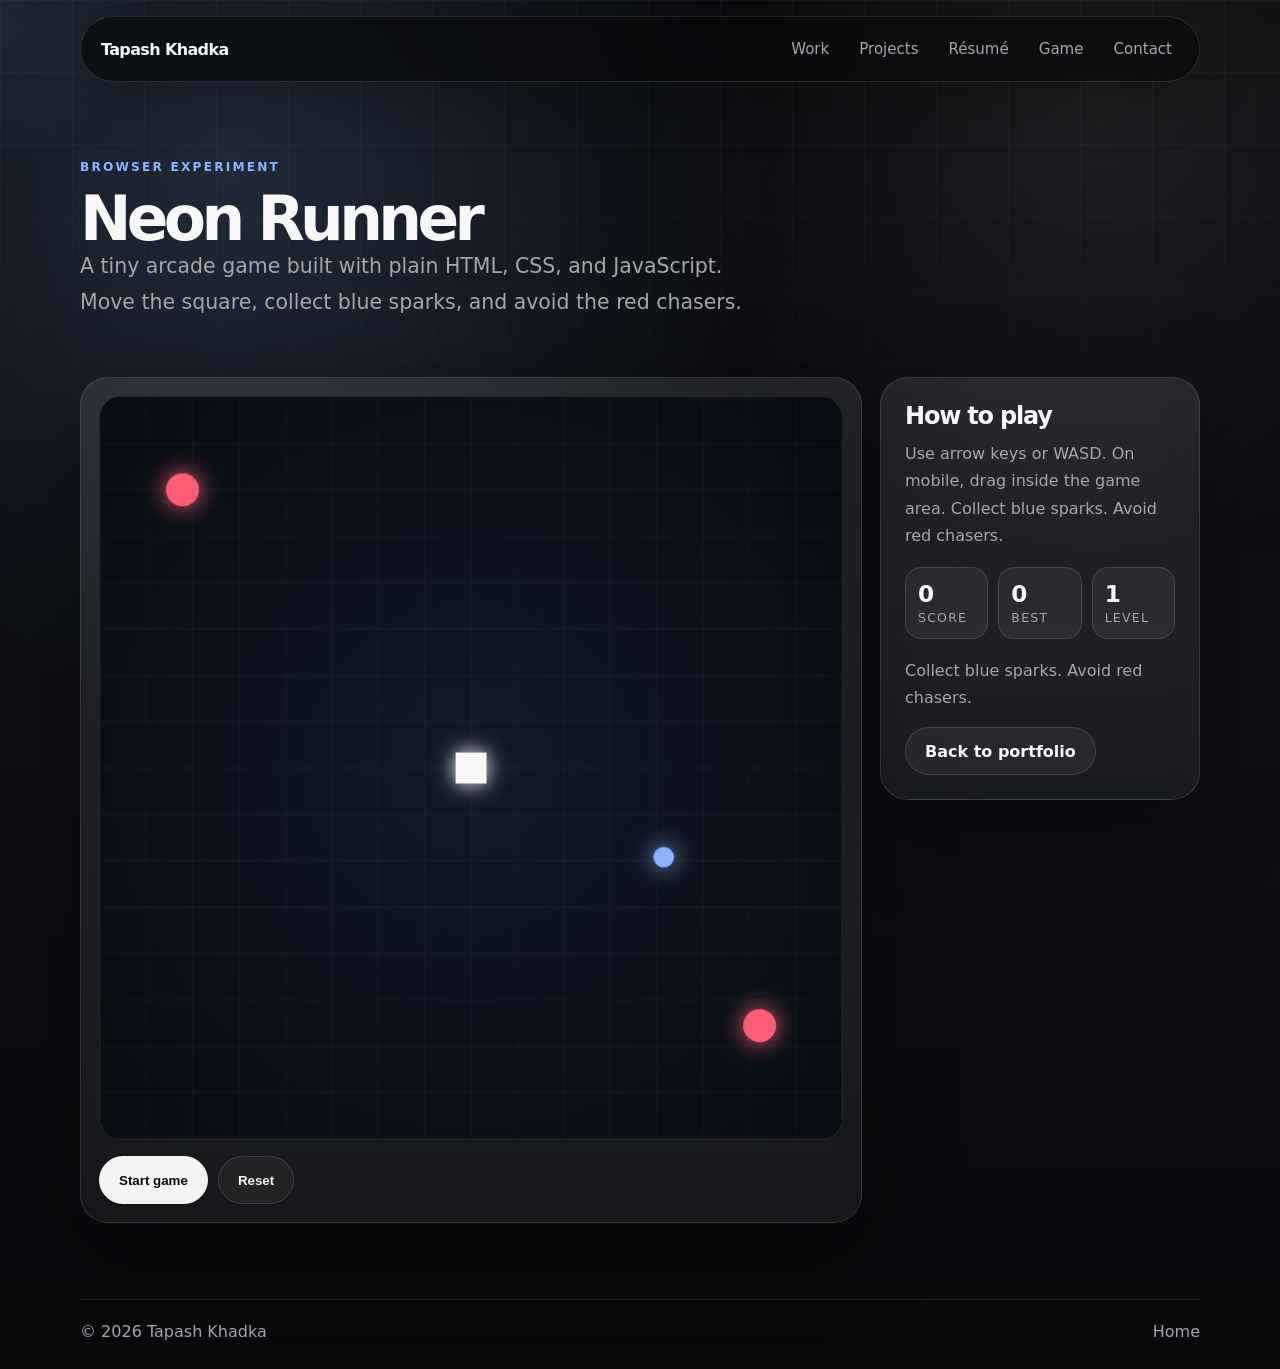
==== game.html @ 150dfd21 "Publish modern portfolio with game" ====
<!doctype html>
<html lang="en">
  <head>
    <meta charset="utf-8" />
    <meta name="viewport" content="width=device-width, initial-scale=1" />
    <meta name="description" content="A small HTML, CSS, and JavaScript browser game by Tapash Khadka." />
    <meta name="theme-color" content="#08090b" />
    <title>Game — Tapash Khadka</title>
    <link rel="stylesheet" href="styles.css" />
  </head>
  <body>
    <div class="cursor-glow" aria-hidden="true"></div>
    <header class="site-header">
      <a class="brand" href="index.html">Tapash Khadka</a>
      <nav class="nav" aria-label="Primary navigation">
        <a href="index.html#work">Work</a>
        <a href="index.html#projects">Projects</a>
        <a href="index.html#resume">Résumé</a>
        <a href="game.html">Game</a>
        <a href="index.html#contact">Contact</a>
      </nav>
    </header>

    <main>
      <section class="shell game-hero reveal">
        <p class="eyebrow">Browser experiment</p>
        <h1>Neon Runner</h1>
        <p class="hero-text">
          A tiny arcade game built with plain HTML, CSS, and JavaScript. Move the square, collect blue sparks, and avoid the red chasers.
        </p>
      </section>

      <section class="shell game-layout">
        <div class="game-card reveal">
          <canvas id="gameCanvas" width="720" height="720" aria-label="Neon Runner game canvas"></canvas>
          <div class="game-controls">
            <button class="btn primary" id="startBtn" type="button">Start game</button>
            <button class="btn" id="resetBtn" type="button">Reset</button>
          </div>
        </div>

        <aside class="game-panel reveal">
          <h2>How to play</h2>
          <p>Use arrow keys or WASD. On mobile, drag inside the game area. Collect blue sparks. Avoid red chasers.</p>
          <div class="scoreboard">
            <div><strong id="score">0</strong><span>Score</span></div>
            <div><strong id="best">0</strong><span>Best</span></div>
            <div><strong id="level">1</strong><span>Level</span></div>
          </div>
          <p id="gameStatus">Press Start game when you’re ready.</p>
          <a class="btn" href="index.html">Back to portfolio</a>
        </aside>
      </section>
    </main>

    <footer class="footer shell">
      <span>© <span data-year></span> Tapash Khadka</span>
      <a href="index.html">Home</a>
    </footer>

    <script src="script.js"></script>
    <script src="game.js"></script>
  </body>
</html>
---- styles.css ----
:root {
  color-scheme: dark;
  --bg: #08090b;
  --panel: rgba(255, 255, 255, 0.055);
  --panel-strong: rgba(255, 255, 255, 0.095);
  --text: #f7f7f8;
  --muted: #a5a7ad;
  --line: rgba(255, 255, 255, 0.13);
  --accent: #8ab4ff;
  --accent-2: #f4f4f5;
  --shadow: 0 24px 90px rgba(0, 0, 0, 0.38);
  --radius: 28px;
  --max: 1120px;
  --font: ui-sans-serif, system-ui, -apple-system, BlinkMacSystemFont, "Segoe UI", sans-serif;
}

* { box-sizing: border-box; }
html { scroll-behavior: smooth; scroll-padding-top: 96px; }
body {
  margin: 0;
  min-height: 100vh;
  font-family: var(--font);
  color: var(--text);
  background:
    radial-gradient(circle at 18% 12%, rgba(138, 180, 255, 0.18), transparent 34rem),
    radial-gradient(circle at 86% 8%, rgba(255, 255, 255, 0.08), transparent 28rem),
    linear-gradient(180deg, #08090b 0%, #0d0f14 48%, #08090b 100%);
  overflow-x: hidden;
}
body::before {
  content: "";
  position: fixed;
  inset: 0;
  pointer-events: none;
  background-image: linear-gradient(rgba(255,255,255,0.035) 1px, transparent 1px), linear-gradient(90deg, rgba(255,255,255,0.035) 1px, transparent 1px);
  background-size: 72px 72px;
  mask-image: linear-gradient(to bottom, black, transparent 75%);
}
a { color: inherit; text-decoration: none; }

.cursor-glow {
  position: fixed;
  width: 360px;
  height: 360px;
  border-radius: 999px;
  pointer-events: none;
  z-index: -1;
  opacity: 0.22;
  background: radial-gradient(circle, rgba(138, 180, 255, 0.42), transparent 62%);
  transform: translate(-50%, -50%);
  transition: opacity 200ms ease;
}

.site-header {
  position: sticky;
  top: 16px;
  z-index: 30;
  width: min(calc(100% - 32px), var(--max));
  margin: 16px auto 0;
  min-height: 66px;
  display: flex;
  align-items: center;
  justify-content: space-between;
  gap: 24px;
  padding: 12px 14px 12px 20px;
  border: 1px solid var(--line);
  border-radius: 999px;
  background: rgba(8, 9, 11, 0.72);
  backdrop-filter: blur(18px);
  box-shadow: 0 14px 60px rgba(0,0,0,0.2);
}
.brand { font-weight: 800; letter-spacing: -0.04em; }
.nav { display: flex; align-items: center; gap: 4px; }
.nav a {
  padding: 10px 13px;
  border-radius: 999px;
  color: var(--muted);
  font-size: 0.94rem;
  transition: color 160ms ease, background 160ms ease;
}
.nav a:hover { color: var(--text); background: var(--panel); }
.shell { width: min(calc(100% - 32px), var(--max)); margin: 0 auto; }

.hero {
  min-height: calc(100vh - 86px);
  display: grid;
  grid-template-columns: minmax(0, 1fr) 390px;
  align-items: center;
  gap: clamp(30px, 7vw, 90px);
  padding: 92px 0 80px;
}
.eyebrow {
  margin: 0 0 16px;
  color: var(--accent);
  font-size: 0.76rem;
  font-weight: 900;
  letter-spacing: 0.18em;
  text-transform: uppercase;
}
h1, h2, h3, p { margin-top: 0; }
h1 {
  max-width: 850px;
  margin-bottom: 24px;
  font-size: clamp(3.3rem, 8vw, 7.4rem);
  line-height: 0.88;
  letter-spacing: -0.085em;
}
.hero-text {
  max-width: 680px;
  color: var(--muted);
  font-size: clamp(1.08rem, 1.8vw, 1.28rem);
  line-height: 1.75;
}
.actions { display: flex; flex-wrap: wrap; gap: 12px; margin-top: 32px; }
.btn {
  display: inline-flex;
  align-items: center;
  justify-content: center;
  min-height: 48px;
  padding: 13px 19px;
  border: 1px solid var(--line);
  border-radius: 999px;
  background: var(--panel);
  color: var(--text);
  font-weight: 800;
  transition: transform 180ms ease, background 180ms ease, border-color 180ms ease;
}
.btn:hover { transform: translateY(-2px); background: var(--panel-strong); border-color: rgba(255,255,255,0.28); }
.btn.primary { color: #08090b; background: var(--accent-2); border-color: var(--accent-2); }

.hero-panel,
.feature-card,
.project-row,
.resume-block,
.contact-section,
.game-card,
.game-panel {
  border: 1px solid var(--line);
  border-radius: var(--radius);
  background: linear-gradient(180deg, var(--panel-strong), var(--panel));
  box-shadow: var(--shadow);
  backdrop-filter: blur(16px);
}
.hero-panel { padding: 28px; position: relative; overflow: hidden; }
.hero-panel::before {
  content: "";
  position: absolute;
  inset: -1px;
  background: radial-gradient(circle at 30% 10%, rgba(138,180,255,0.22), transparent 36%);
  pointer-events: none;
}
.hero-panel > * { position: relative; }
.panel-topline { color: var(--accent); font-weight: 900; letter-spacing: 0.12em; text-transform: uppercase; font-size: 0.76rem; margin-bottom: 22px; }
.hero-panel ul { list-style: none; padding: 0; margin: 0; display: grid; gap: 18px; }
.hero-panel li { display: grid; grid-template-columns: 42px 1fr; gap: 12px; color: var(--text); line-height: 1.45; }
.hero-panel span { color: var(--muted); font-variant-numeric: tabular-nums; }

.section { padding: 108px 0 0; }
.section-title { max-width: 760px; margin-bottom: 32px; }
.section-title h2,
.contact-section h2,
.game-hero h1 {
  margin-bottom: 0;
  font-size: clamp(2.2rem, 4.8vw, 4.7rem);
  line-height: 0.96;
  letter-spacing: -0.075em;
}
.feature-grid { display: grid; grid-template-columns: repeat(3, 1fr); gap: 16px; }
.feature-card { padding: 24px; min-height: 220px; transition: transform 180ms ease, border-color 180ms ease; }
.feature-card:hover { transform: translateY(-5px); border-color: rgba(138,180,255,0.42); }
.feature-card span { color: var(--accent); font-size: 0.78rem; font-weight: 900; letter-spacing: 0.14em; text-transform: uppercase; }
.feature-card h3, .resume-block h3 { margin: 26px 0 10px; font-size: 1.28rem; letter-spacing: -0.04em; }
.feature-card p, .project-row p, .resume-block p, .contact-section p, .game-card p, .game-panel p { color: var(--muted); line-height: 1.7; }

.project-list { display: grid; gap: 12px; }
.project-row {
  display: grid;
  grid-template-columns: 56px 1fr 38px;
  align-items: center;
  gap: 18px;
  padding: 22px;
  transition: transform 180ms ease, border-color 180ms ease, background 180ms ease;
}
.project-row:hover { transform: translateX(4px); border-color: rgba(255,255,255,0.28); background: var(--panel-strong); }
.project-number, .arrow { color: var(--muted); font-variant-numeric: tabular-nums; }
.project-row h3 { margin-bottom: 5px; font-size: clamp(1.25rem, 2.5vw, 1.8rem); letter-spacing: -0.05em; }
.project-row p { margin-bottom: 0; }
.resume-grid { display: grid; grid-template-columns: repeat(3, 1fr); gap: 16px; }
.resume-block { padding: 24px; }
.resume-block h3 { margin-top: 0; }
.contact-section { padding: clamp(30px, 6vw, 70px); }
.footer { margin: 76px auto 28px; padding-top: 22px; border-top: 1px solid var(--line); color: var(--muted); display: flex; justify-content: space-between; gap: 18px; }

.game-hero { padding: 78px 0 36px; }
.game-layout { display: grid; grid-template-columns: minmax(0, 1fr) 320px; gap: 18px; align-items: start; }
.game-card { padding: 18px; }
.game-panel { padding: 24px; }
.game-panel h2 { margin-bottom: 10px; letter-spacing: -0.05em; }
.scoreboard { display: grid; grid-template-columns: repeat(3, 1fr); gap: 10px; margin: 18px 0; }
.scoreboard div { padding: 12px; border: 1px solid var(--line); border-radius: 16px; background: var(--panel); }
.scoreboard strong { display: block; font-size: 1.45rem; }
.scoreboard span { color: var(--muted); font-size: 0.78rem; text-transform: uppercase; letter-spacing: 0.1em; }
canvas { width: 100%; max-width: 760px; aspect-ratio: 1 / 1; display: block; margin: 0 auto; border-radius: 22px; background: #050608; border: 1px solid var(--line); }
.game-controls { display: flex; flex-wrap: wrap; gap: 10px; margin-top: 16px; }
.game-controls button { cursor: pointer; }

.reveal { opacity: 0; transform: translateY(18px); transition: opacity 650ms ease, transform 650ms ease; }
.reveal.visible { opacity: 1; transform: translateY(0); }
@keyframes pulse { 0%,100% { opacity: .75; transform: scale(1); } 50% { opacity: 1; transform: scale(1.05); } }

@media (max-width: 900px) {
  .site-header { top: 0; width: 100%; margin: 0; border-radius: 0; border-left: 0; border-right: 0; }
  .nav { gap: 0; overflow-x: auto; }
  .hero, .game-layout { grid-template-columns: 1fr; min-height: auto; padding-top: 64px; }
  .feature-grid, .resume-grid { grid-template-columns: 1fr; }
  .hero-panel { max-width: 620px; }
}
@media (max-width: 560px) {
  .site-header { align-items: flex-start; flex-direction: column; gap: 10px; border-radius: 0; }
  .nav { width: 100%; }
  h1 { font-size: clamp(3rem, 15vw, 4.9rem); }
  .btn { width: 100%; }
  .project-row { grid-template-columns: 1fr; }
  .arrow { display: none; }
  .scoreboard { grid-template-columns: 1fr; }
  .footer { flex-direction: column; }
}
@media (prefers-reduced-motion: reduce) {
  *, *::before, *::after { animation-duration: 0.01ms !important; animation-iteration-count: 1 !important; scroll-behavior: auto !important; transition-duration: 0.01ms !important; }
}
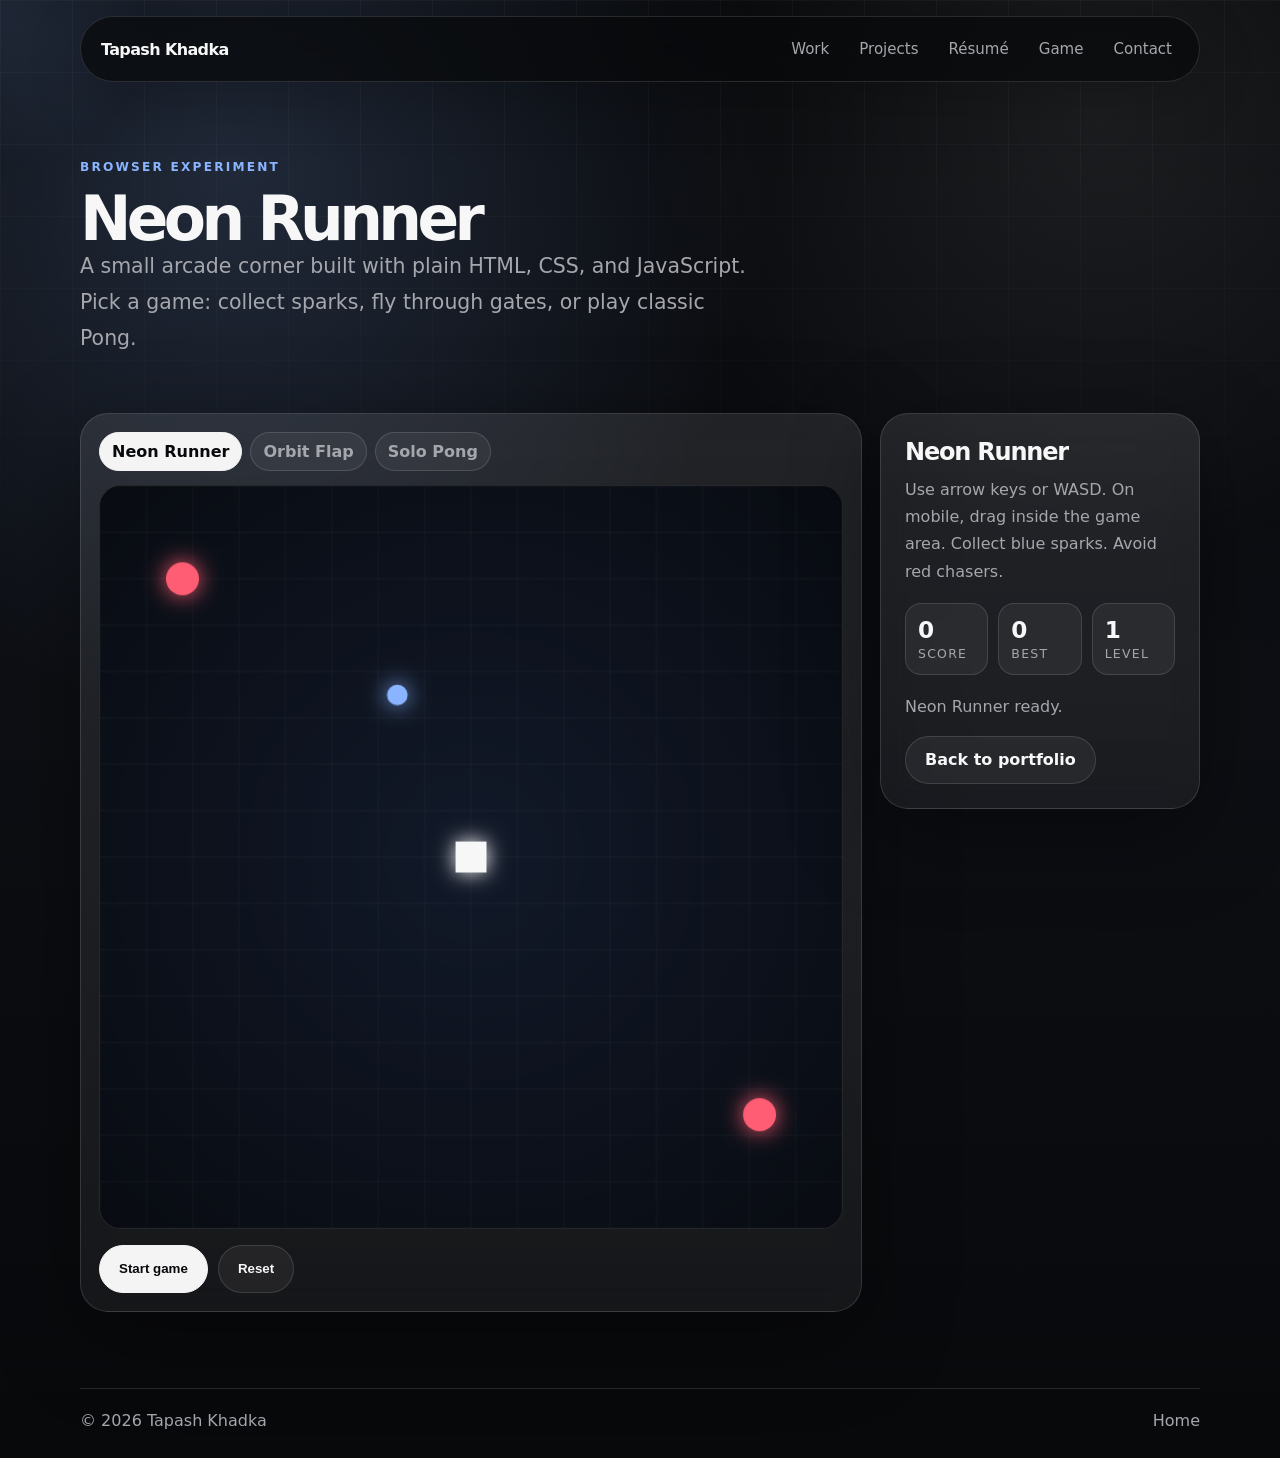
==== commit 804cf320: "Publish more browser games" ====
--- a/game.html
+++ b/game.html
@@ -26,13 +26,18 @@
         <p class="eyebrow">Browser experiment</p>
         <h1>Neon Runner</h1>
         <p class="hero-text">
-          A tiny arcade game built with plain HTML, CSS, and JavaScript. Move the square, collect blue sparks, and avoid the red chasers.
+          A small arcade corner built with plain HTML, CSS, and JavaScript. Pick a game: collect sparks, fly through gates, or play classic Pong.
         </p>
       </section>
 
       <section class="shell game-layout">
         <div class="game-card reveal">
-          <canvas id="gameCanvas" width="720" height="720" aria-label="Neon Runner game canvas"></canvas>
+          <div class="game-tabs" aria-label="Choose game">
+            <button class="active" data-game="runner" type="button">Neon Runner</button>
+            <button data-game="flappy" type="button">Orbit Flap</button>
+            <button data-game="pong" type="button">Solo Pong</button>
+          </div>
+          <canvas id="gameCanvas" width="720" height="720" aria-label="Arcade game canvas"></canvas>
           <div class="game-controls">
             <button class="btn primary" id="startBtn" type="button">Start game</button>
             <button class="btn" id="resetBtn" type="button">Reset</button>
@@ -40,14 +45,14 @@
         </div>
 
         <aside class="game-panel reveal">
-          <h2>How to play</h2>
-          <p>Use arrow keys or WASD. On mobile, drag inside the game area. Collect blue sparks. Avoid red chasers.</p>
+          <h2 id="gameTitle">Neon Runner</h2>
+          <p id="gameHelp">Use arrow keys or WASD. On mobile, drag inside the game area. Collect blue sparks. Avoid red chasers.</p>
           <div class="scoreboard">
             <div><strong id="score">0</strong><span>Score</span></div>
             <div><strong id="best">0</strong><span>Best</span></div>
             <div><strong id="level">1</strong><span>Level</span></div>
           </div>
-          <p id="gameStatus">Press Start game when you’re ready.</p>
+          <p id="gameStatus">Choose a game, then press Start game.</p>
           <a class="btn" href="index.html">Back to portfolio</a>
         </aside>
       </section>
--- a/styles.css
+++ b/styles.css
@@ -200,6 +200,18 @@
 .scoreboard div { padding: 12px; border: 1px solid var(--line); border-radius: 16px; background: var(--panel); }
 .scoreboard strong { display: block; font-size: 1.45rem; }
 .scoreboard span { color: var(--muted); font-size: 0.78rem; text-transform: uppercase; letter-spacing: 0.1em; }
+.game-tabs { display: flex; flex-wrap: wrap; gap: 8px; margin-bottom: 14px; }
+.game-tabs button {
+  cursor: pointer;
+  border: 1px solid var(--line);
+  border-radius: 999px;
+  padding: 9px 12px;
+  color: var(--muted);
+  background: var(--panel);
+  font: inherit;
+  font-weight: 800;
+}
+.game-tabs button.active { color: #08090b; background: var(--accent-2); border-color: var(--accent-2); }
 canvas { width: 100%; max-width: 760px; aspect-ratio: 1 / 1; display: block; margin: 0 auto; border-radius: 22px; background: #050608; border: 1px solid var(--line); }
 .game-controls { display: flex; flex-wrap: wrap; gap: 10px; margin-top: 16px; }
 .game-controls button { cursor: pointer; }
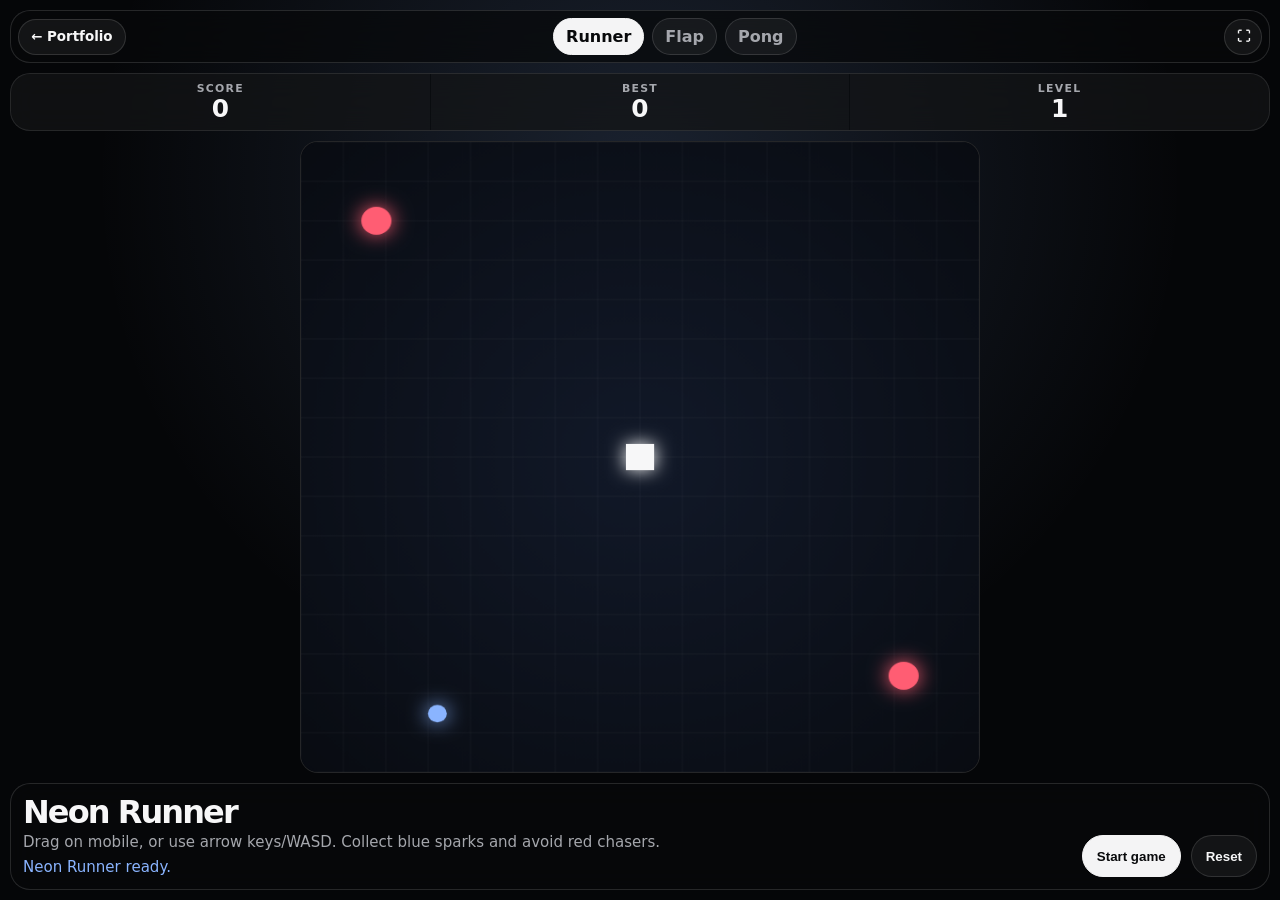
==== commit 7e2e5a8c: "Publish fullscreen mobile arcade mode" ====
--- a/game.html
+++ b/game.html
@@ -2,66 +2,46 @@
 <html lang="en">
   <head>
     <meta charset="utf-8" />
-    <meta name="viewport" content="width=device-width, initial-scale=1" />
+    <meta name="viewport" content="width=device-width, initial-scale=1, maximum-scale=1, user-scalable=no, viewport-fit=cover" />
     <meta name="description" content="A small HTML, CSS, and JavaScript browser game by Tapash Khadka." />
     <meta name="theme-color" content="#08090b" />
     <title>Game — Tapash Khadka</title>
     <link rel="stylesheet" href="styles.css" />
   </head>
-  <body>
-    <div class="cursor-glow" aria-hidden="true"></div>
-    <header class="site-header">
-      <a class="brand" href="index.html">Tapash Khadka</a>
-      <nav class="nav" aria-label="Primary navigation">
-        <a href="index.html#work">Work</a>
-        <a href="index.html#projects">Projects</a>
-        <a href="index.html#resume">Résumé</a>
-        <a href="game.html">Game</a>
-        <a href="index.html#contact">Contact</a>
-      </nav>
-    </header>
+  <body class="arcade-body">
+    <main class="arcade-shell" id="arcadeShell">
+      <section class="arcade-stage" aria-label="Fullscreen arcade">
+        <div class="arcade-topbar">
+          <a class="arcade-home" href="index.html" aria-label="Back to portfolio">← Portfolio</a>
+          <div class="game-tabs" aria-label="Choose game">
+            <button class="active" data-game="runner" type="button">Runner</button>
+            <button data-game="flappy" type="button">Flap</button>
+            <button data-game="pong" type="button">Pong</button>
+          </div>
+          <button class="arcade-icon-btn" id="fullscreenBtn" type="button" aria-label="Enter fullscreen">⛶</button>
+        </div>
 
-    <main>
-      <section class="shell game-hero reveal">
-        <p class="eyebrow">Browser experiment</p>
-        <h1>Neon Runner</h1>
-        <p class="hero-text">
-          A small arcade corner built with plain HTML, CSS, and JavaScript. Pick a game: collect sparks, fly through gates, or play classic Pong.
-        </p>
-      </section>
+        <div class="arcade-hud" aria-live="polite">
+          <div><span>Score</span><strong id="score">0</strong></div>
+          <div><span>Best</span><strong id="best">0</strong></div>
+          <div><span>Level</span><strong id="level">1</strong></div>
+        </div>
 
-      <section class="shell game-layout">
-        <div class="game-card reveal">
-          <div class="game-tabs" aria-label="Choose game">
-            <button class="active" data-game="runner" type="button">Neon Runner</button>
-            <button data-game="flappy" type="button">Orbit Flap</button>
-            <button data-game="pong" type="button">Solo Pong</button>
+        <canvas id="gameCanvas" width="720" height="720" aria-label="Arcade game canvas"></canvas>
+
+        <div class="arcade-bottom">
+          <div>
+            <h1 id="gameTitle">Neon Runner</h1>
+            <p id="gameHelp">Drag on mobile, or use arrow keys/WASD. Collect blue sparks and avoid red chasers.</p>
+            <p id="gameStatus">Choose a game, then press Start.</p>
           </div>
-          <canvas id="gameCanvas" width="720" height="720" aria-label="Arcade game canvas"></canvas>
           <div class="game-controls">
-            <button class="btn primary" id="startBtn" type="button">Start game</button>
+            <button class="btn primary" id="startBtn" type="button">Start</button>
             <button class="btn" id="resetBtn" type="button">Reset</button>
           </div>
         </div>
-
-        <aside class="game-panel reveal">
-          <h2 id="gameTitle">Neon Runner</h2>
-          <p id="gameHelp">Use arrow keys or WASD. On mobile, drag inside the game area. Collect blue sparks. Avoid red chasers.</p>
-          <div class="scoreboard">
-            <div><strong id="score">0</strong><span>Score</span></div>
-            <div><strong id="best">0</strong><span>Best</span></div>
-            <div><strong id="level">1</strong><span>Level</span></div>
-          </div>
-          <p id="gameStatus">Choose a game, then press Start game.</p>
-          <a class="btn" href="index.html">Back to portfolio</a>
-        </aside>
       </section>
     </main>
-
-    <footer class="footer shell">
-      <span>© <span data-year></span> Tapash Khadka</span>
-      <a href="index.html">Home</a>
-    </footer>
 
     <script src="script.js"></script>
     <script src="game.js"></script>
--- a/styles.css
+++ b/styles.css
@@ -240,3 +240,165 @@
 @media (prefers-reduced-motion: reduce) {
   *, *::before, *::after { animation-duration: 0.01ms !important; animation-iteration-count: 1 !important; scroll-behavior: auto !important; transition-duration: 0.01ms !important; }
 }
+
+/* Fullscreen mobile arcade mode */
+.arcade-body {
+  position: fixed;
+  inset: 0;
+  width: 100%;
+  height: 100dvh;
+  overflow: hidden;
+  overscroll-behavior: none;
+  touch-action: none;
+  background: #050608;
+}
+.arcade-body::before,
+.arcade-body .cursor-glow { display: none; }
+.arcade-shell {
+  height: 100dvh;
+  width: 100vw;
+  padding: env(safe-area-inset-top) env(safe-area-inset-right) env(safe-area-inset-bottom) env(safe-area-inset-left);
+}
+.arcade-stage {
+  position: relative;
+  height: 100%;
+  width: 100%;
+  display: grid;
+  grid-template-rows: auto auto minmax(0, 1fr) auto;
+  gap: 10px;
+  padding: 10px;
+  background:
+    radial-gradient(circle at 50% 20%, rgba(138, 180, 255, 0.16), transparent 34rem),
+    #050608;
+}
+.arcade-topbar,
+.arcade-hud,
+.arcade-bottom {
+  position: relative;
+  z-index: 2;
+  border: 1px solid var(--line);
+  border-radius: 20px;
+  background: rgba(8, 9, 11, 0.72);
+  backdrop-filter: blur(14px);
+}
+.arcade-topbar {
+  min-height: 50px;
+  display: grid;
+  grid-template-columns: auto minmax(0, 1fr) auto;
+  gap: 8px;
+  align-items: center;
+  padding: 7px;
+}
+.arcade-home,
+.arcade-icon-btn {
+  min-height: 36px;
+  display: inline-flex;
+  align-items: center;
+  justify-content: center;
+  border: 1px solid var(--line);
+  border-radius: 999px;
+  background: var(--panel);
+  color: var(--text);
+  font-weight: 800;
+  font-size: 0.84rem;
+}
+.arcade-home { padding: 0 12px; }
+.arcade-icon-btn { width: 38px; cursor: pointer; }
+.arcade-stage .game-tabs {
+  justify-content: center;
+  margin: 0;
+  flex-wrap: nowrap;
+  overflow-x: auto;
+}
+.arcade-stage .game-tabs button {
+  min-height: 36px;
+  padding: 8px 12px;
+  white-space: nowrap;
+}
+.arcade-hud {
+  display: grid;
+  grid-template-columns: repeat(3, 1fr);
+  gap: 1px;
+  overflow: hidden;
+}
+.arcade-hud div {
+  padding: 8px 10px;
+  text-align: center;
+  background: rgba(255,255,255,0.035);
+}
+.arcade-hud span {
+  display: block;
+  color: var(--muted);
+  font-size: 0.68rem;
+  font-weight: 900;
+  letter-spacing: 0.12em;
+  text-transform: uppercase;
+}
+.arcade-hud strong {
+  display: block;
+  font-size: clamp(1.05rem, 4vw, 1.55rem);
+  line-height: 1.1;
+}
+.arcade-stage canvas {
+  align-self: stretch;
+  justify-self: center;
+  width: min(100%, calc((100dvh - 220px) * 1));
+  max-width: none;
+  height: auto;
+  max-height: 100%;
+  aspect-ratio: 1 / 1;
+  border-radius: 18px;
+  touch-action: none;
+  user-select: none;
+  -webkit-user-select: none;
+}
+.arcade-bottom {
+  display: grid;
+  grid-template-columns: minmax(0, 1fr) auto;
+  gap: 12px;
+  align-items: end;
+  padding: 12px;
+}
+.arcade-bottom h1 {
+  margin: 0 0 4px;
+  font-size: clamp(1.2rem, 5vw, 2rem);
+  line-height: 1;
+  letter-spacing: -0.06em;
+}
+.arcade-bottom p {
+  margin: 0;
+  color: var(--muted);
+  font-size: clamp(0.78rem, 2.7vw, 0.94rem);
+  line-height: 1.35;
+}
+.arcade-bottom #gameStatus { margin-top: 4px; color: var(--accent); }
+.arcade-bottom .game-controls { margin: 0; flex-wrap: nowrap; }
+.arcade-bottom .btn { min-height: 42px; padding: 10px 14px; }
+.arcade-body:fullscreen .arcade-stage,
+.arcade-body:-webkit-full-screen .arcade-stage {
+  height: 100vh;
+}
+
+@media (max-width: 680px) {
+  .arcade-stage { gap: 8px; padding: 8px; }
+  .arcade-topbar { grid-template-columns: 1fr auto; }
+  .arcade-home { display: none; }
+  .arcade-stage .game-tabs { justify-content: flex-start; }
+  .arcade-bottom { grid-template-columns: 1fr; }
+  .arcade-bottom .game-controls { display: grid; grid-template-columns: 1fr 1fr; }
+  .arcade-bottom .btn { width: 100%; }
+  .arcade-stage canvas { width: min(100%, calc(100dvh - 250px)); }
+}
+
+@media (orientation: landscape) and (max-height: 520px) {
+  .arcade-stage {
+    grid-template-columns: minmax(0, 1fr) 260px;
+    grid-template-rows: auto minmax(0, 1fr);
+  }
+  .arcade-topbar { grid-column: 1 / -1; }
+  .arcade-hud,
+  .arcade-bottom { grid-column: 2; }
+  .arcade-stage canvas { grid-row: 2 / 4; width: auto; height: 100%; }
+  .arcade-bottom { align-self: end; grid-template-columns: 1fr; }
+  .arcade-bottom .game-controls { display: grid; grid-template-columns: 1fr; }
+}
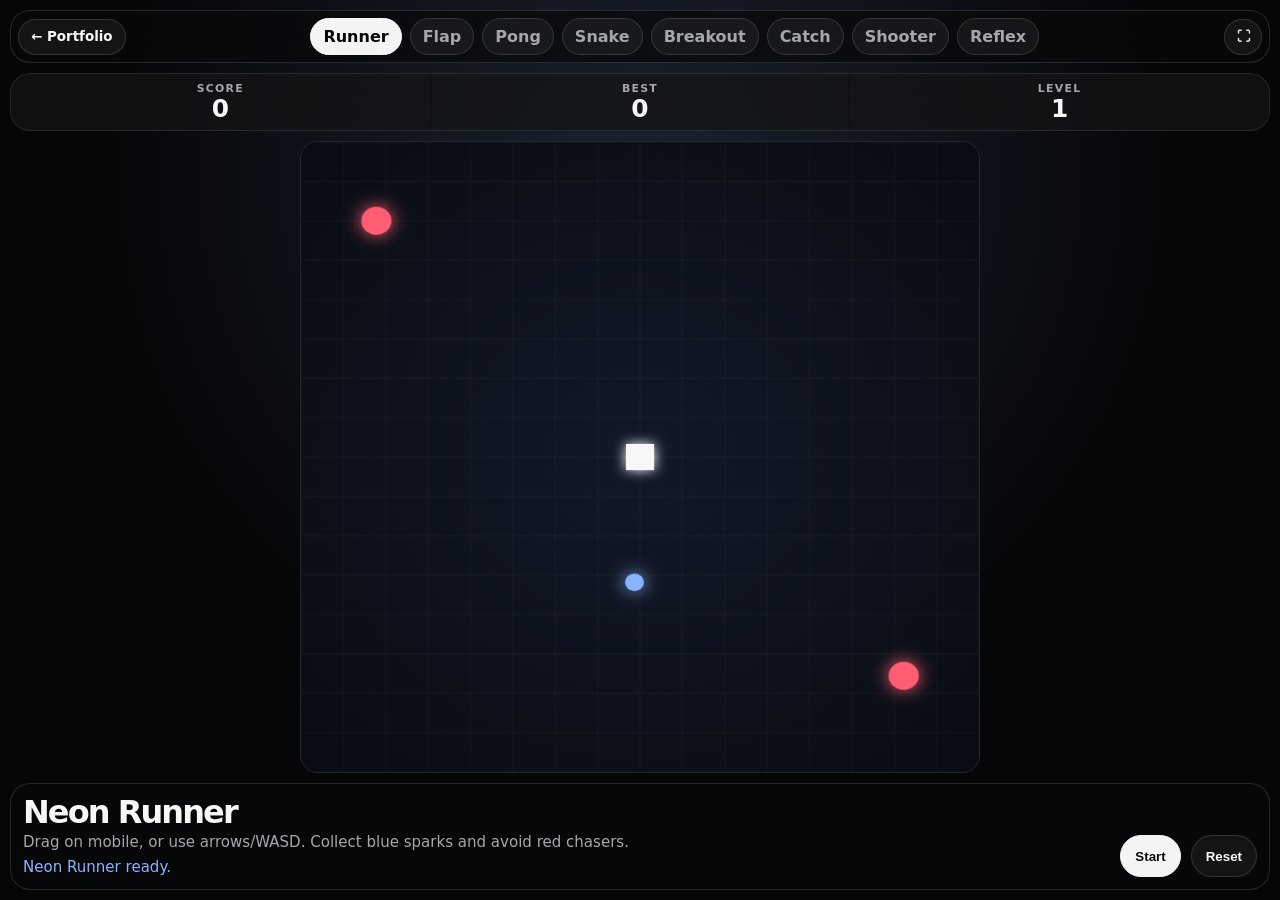
==== commit 8ea8a66f: "Publish expanded arcade games" ====
--- a/game.html
+++ b/game.html
@@ -17,6 +17,11 @@
             <button class="active" data-game="runner" type="button">Runner</button>
             <button data-game="flappy" type="button">Flap</button>
             <button data-game="pong" type="button">Pong</button>
+            <button data-game="snake" type="button">Snake</button>
+            <button data-game="breakout" type="button">Breakout</button>
+            <button data-game="catcher" type="button">Catch</button>
+            <button data-game="shooter" type="button">Shooter</button>
+            <button data-game="reflex" type="button">Reflex</button>
           </div>
           <button class="arcade-icon-btn" id="fullscreenBtn" type="button" aria-label="Enter fullscreen">⛶</button>
         </div>
